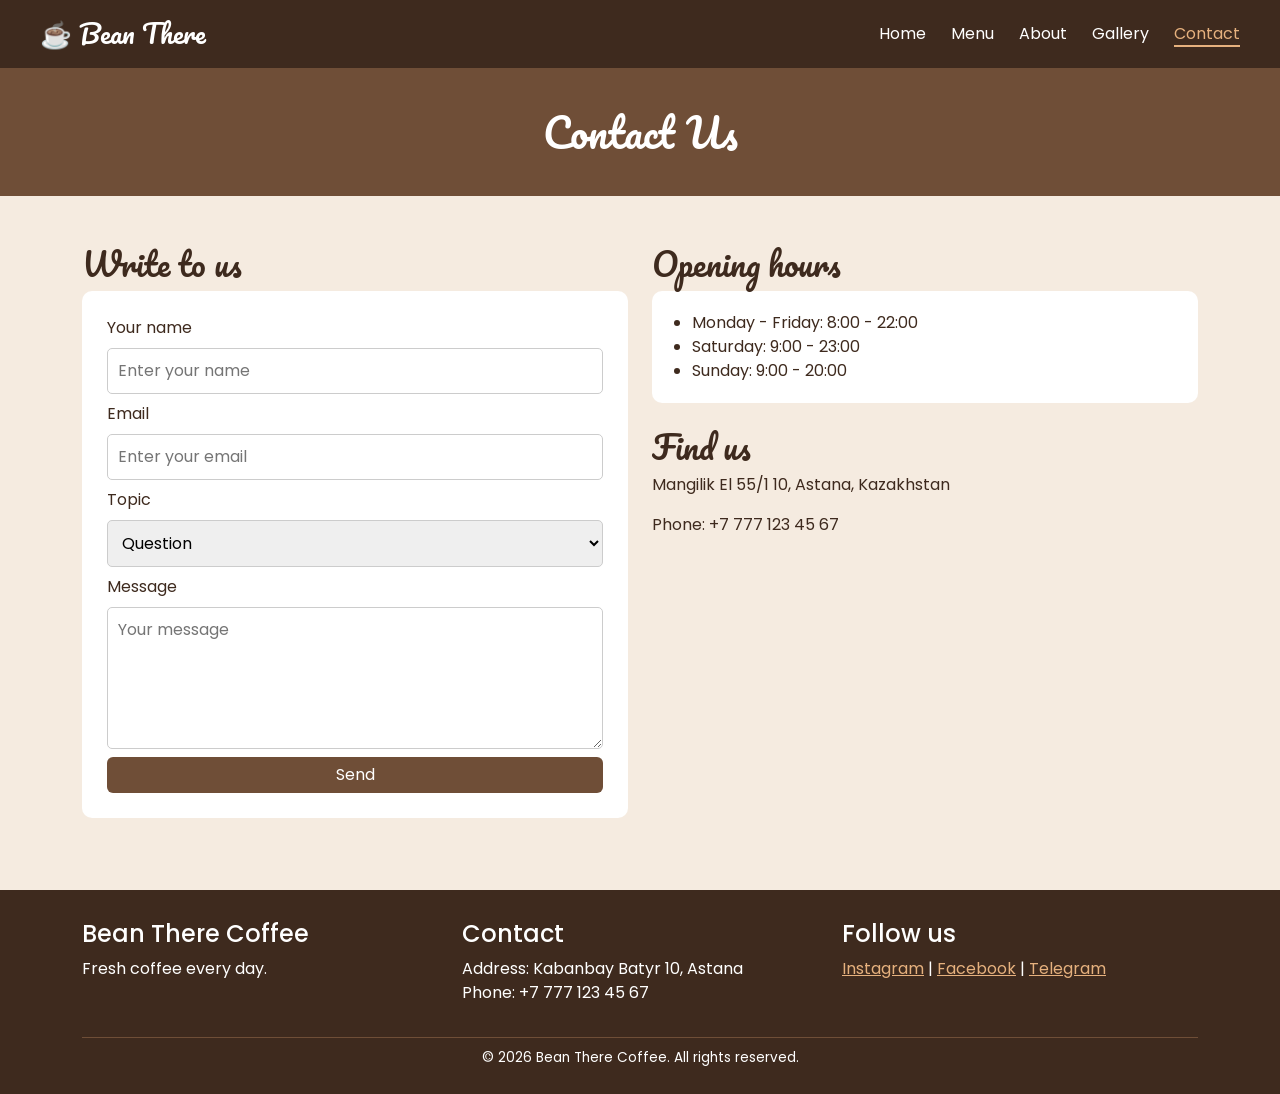
==== contact.html @ 0b42fe48 "added style  for all pages ,contact page" ====
<!DOCTYPE html>
<html lang="en">

<head>
    <meta charset="UTF-8">
    <meta name="viewport" content="width=device-width, initial-scale=1.0">
    <title>Contact | Bean There Coffee</title>
    <link href="https://cdn.jsdelivr.net/npm/bootstrap@5.3.3/dist/css/bootstrap.min.css" rel="stylesheet">
    <link href="https://fonts.googleapis.com/css2?family=Pacifico&family=Poppins:wght@300;400;600&display=swap"
        rel="stylesheet">
    <link rel="stylesheet" href="css/style.css">
</head>

<body>

    <header class="site-header">
        <a href="index.html" class="logo">&#9749; Bean There</a>
        <nav>
            <ul class="nav-list">
                <li><a href="index.html">Home</a></li>
                <li><a href="menu.html">Menu</a></li>
                <li><a href="about.html">About</a></li>
                <li><a href="gallery.html">Gallery</a></li>
                <li><a href="contact.html" class="active">Contact</a></li>
            </ul>
        </nav>
    </header>

    <main>
        <section class="page-title">
            <h1>Contact Us</h1>
        </section>

        <section class="container my-5">
            <div class="row">
                <div class="col-12 col-md-6 mb-4">
                    <h2>Write to us</h2>
                    <form class="contact-form" action="#" method="post">
                        <label for="name">Your name</label>
                        <input type="text" id="name" name="name" placeholder="Enter your name" required>

                        <label for="email">Email</label>
                        <input type="email" id="email" name="email" placeholder="Enter your email" required>

                        <label for="topic">Topic</label>
                        <select id="topic" name="topic">
                            <option>Question</option>
                            <option>Table booking</option>
                            <option>Feedback</option>
                        </select>

                        <label for="message">Message</label>
                        <textarea id="message" name="message" rows="5" placeholder="Your message"></textarea>

                        <button type="submit" class="btn btn-brown">Send</button>
                    </form>
                </div>

                <div class="col-12 col-md-6 mb-4">
                    <h2>Opening hours</h2>
                    <ul class="hours-list">
                        <li>Monday - Friday: 8:00 - 22:00</li>
                        <li>Saturday: 9:00 - 23:00</li>
                        <li>Sunday: 9:00 - 20:00</li>
                    </ul>
                    <h2 class="mt-4">Find us</h2>
                    <p>Mangilik El 55/1 10, Astana, Kazakhstan</p>
                    <p>Phone: +7 777 123 45 67</p>
                </div>
            </div>
        </section>
    </main>

    <footer class="site-footer">
        <div class="container">
            <div class="row text-center text-md-start">
                <div class="col-md-4 mb-3">
                    <h4>Bean There Coffee</h4>
                    <p>Fresh coffee every day.</p>
                </div>
                <div class="col-md-4 mb-3">
                    <h4>Contact</h4>
                    <p>Address: Kabanbay Batyr 10, Astana<br>
                        Phone: +7 777 123 45 67</p>
                </div>
                <div class="col-md-4 mb-3">
                    <h4>Follow us</h4>
                    <p>
                        <a href="https://instagram.com" target="_blank">Instagram</a> |
                        <a href="https://facebook.com" target="_blank">Facebook</a> |
                        <a href="https://t.me" target="_blank">Telegram</a>
                    </p>
                </div>
            </div>
            <p class="copyright text-center">&copy; 2026 Bean There Coffee. All rights reserved.</p>
        </div>
    </footer>

</body>

</html>
---- css/style.css ----
:root {
  --brown: #6f4e37;
  --dark-brown: #3e2a1e;
  --cream: #f5ebe0;
  --main-font: 'Poppins', sans-serif;
  --title-font: 'Pacifico', cursive;
}

* {
  box-sizing: border-box;
}

body {
  margin: 0;
  font-family: var(--main-font);
  background-color: var(--cream);
  color: var(--dark-brown);
}

h1, h2 {
  font-family: var(--title-font);
  font-weight: 400;
}

.site-header {
  display: flex;
  justify-content: space-between;
  align-items: center;
  padding: 15px 40px;
  background-color: var(--dark-brown);
  position: sticky;      
  top: 0;
  z-index: 100;
}

.logo {
  font-family: var(--title-font);
  font-size: 1.6rem;
  color: white;
  text-decoration: none;
}

.nav-list {
  display: flex;
  gap: 25px;
  list-style: none;
  margin: 0;
  padding: 0;
}

.nav-list a {
  color: white;
  text-decoration: none;
}

.nav-list a:hover,
.nav-list a:focus,
.nav-list a.active {
  color: #e6b17e;
  border-bottom: 2px solid #e6b17e;
}

.site-footer {
  background-color: var(--dark-brown);
  color: white;
  padding: 30px 0 10px;
  margin-top: 40px;
}

.site-footer a {
  color: #e6b17e;
}

.copyright {
  border-top: 1px solid #6f4e37;
  padding-top: 10px;
  font-size: 0.85rem;
}

.hero {
  background-image: linear-gradient(rgba(0,0,0,0.5), rgba(0,0,0,0.5)),
                    url("https://picsum.photos/seed/coffeehero/1400/600");
  background-size: cover;
  background-position: center;
  min-height: 450px;
  display: flex;
  align-items: center;
  justify-content: center;
  text-align: center;
  color: white;
  padding: 20px;
}

.hero h1 {
  font-size: 3rem;
}

.page-title {
  background-color: var(--brown);
  color: white;
  text-align: center;
  padding: 40px 20px;
}

.page-title h1 {
  margin: 0;
}

.info-box {
  background-color: white;
  padding: 25px;
  border-radius: 10px;
  height: 100%;
}

.role {
  background-color: var(--cream);
  padding: 3px 12px;
  border-radius: 15px;
}


.btn-brown {
  background-color: var(--brown);
  color: white;
  border: none;
}

.btn-brown:hover,
.btn-brown:focus {
  background-color: #e6b17e;
  color: var(--dark-brown);
}

.popular-grid {
  display: grid;
  grid-template-columns: repeat(3, 1fr);
  gap: 20px;
}

.dessert-grid {
  display: grid;
  grid-template-columns: repeat(4, minmax(0, 1fr));
  gap: 20px;
}

.dessert-grid > .card-item {
  min-width: 0;
}

.card-item {
  position: relative;     
  background-color: white;
  border-radius: 10px;
  padding: 10px;
  text-align: center;
}

.card-item img {
  width: 100%;
  border-radius: 8px;
}

.dessert-grid .card-item img {
  aspect-ratio: 4 / 3;
  object-fit: cover;
}

.card-item:hover {
  background-color: #fff3e6;
}

.dessert-grid .card-item:nth-child(even) {
  background-color: #efe0d0;
}

.badge-new {
  position: absolute;    
  top: 15px;
  right: 15px;
  background-color: red;
  color: white;
  padding: 2px 10px;
  border-radius: 10px;
  font-size: 0.8rem;
}

/* table */
.table-wrap {
  overflow-x: auto;
}

.menu-table {
  width: 100%;
  border-collapse: collapse;
  background-color: white;
}

.menu-table th {
  background-color: var(--brown);
  color: white;
}

.menu-table th,
.menu-table td {
  padding: 12px;
  text-align: center;
  border: 1px solid #ddd;
}

.menu-table tbody tr:nth-child(even) {
  background-color: #f7efe6;
}

.menu-table tbody tr:hover {
  background-color: #e6b17e;
}


.gallery-item {
  position: relative;
  overflow: hidden;
  border-radius: 10px;
}

.gallery-item img {
  width: 100%;
  aspect-ratio: 4 / 3;
  object-fit: cover;
  display: block;
}

.gallery-caption {
  position: absolute;
  bottom: 0;
  left: 0;
  width: 100%;
  background-color: rgba(0, 0, 0, 0.6);
  color: white;
  text-align: center;
  padding: 8px;
}


.contact-form {
  display: flex;
  flex-direction: column;
  gap: 8px;
  background-color: white;
  padding: 25px;
  border-radius: 10px;
}

.contact-form input,
.contact-form select,
.contact-form textarea {
  padding: 10px;
  border: 1px solid #ccc;
  border-radius: 5px;
  font-family: var(--main-font);
}

.contact-form input:focus,
.contact-form select:focus,
.contact-form textarea:focus {
  outline: none;
  border-color: var(--brown);
  box-shadow: 0 0 5px var(--brown);
}

.hours-list {
  background-color: white;
  padding: 20px 20px 20px 40px;
  border-radius: 10px;
}

@media (max-width: 768px) {
  .site-header {
    padding: 15px 20px;
  }

  .hero h1 {
    font-size: 2.2rem;
  }

  .popular-grid {
    grid-template-columns: repeat(2, 1fr);
  }

  .dessert-grid {
    grid-template-columns: repeat(2, 1fr);
  }
}

/* mobile */
@media (max-width: 576px) {
  .site-header {
    flex-direction: column;    
    gap: 10px;
  }

  .nav-list {
    flex-wrap: wrap;
    justify-content: center;
    gap: 12px;
  }

  .hero {
    min-height: 320px;
  }

  .hero h1 {
    font-size: 1.7rem;
  }

  .popular-grid,
  .dessert-grid {
    grid-template-columns: 1fr;   /* items stack */
  }

  .contact-form {
    padding: 15px;
  }
}
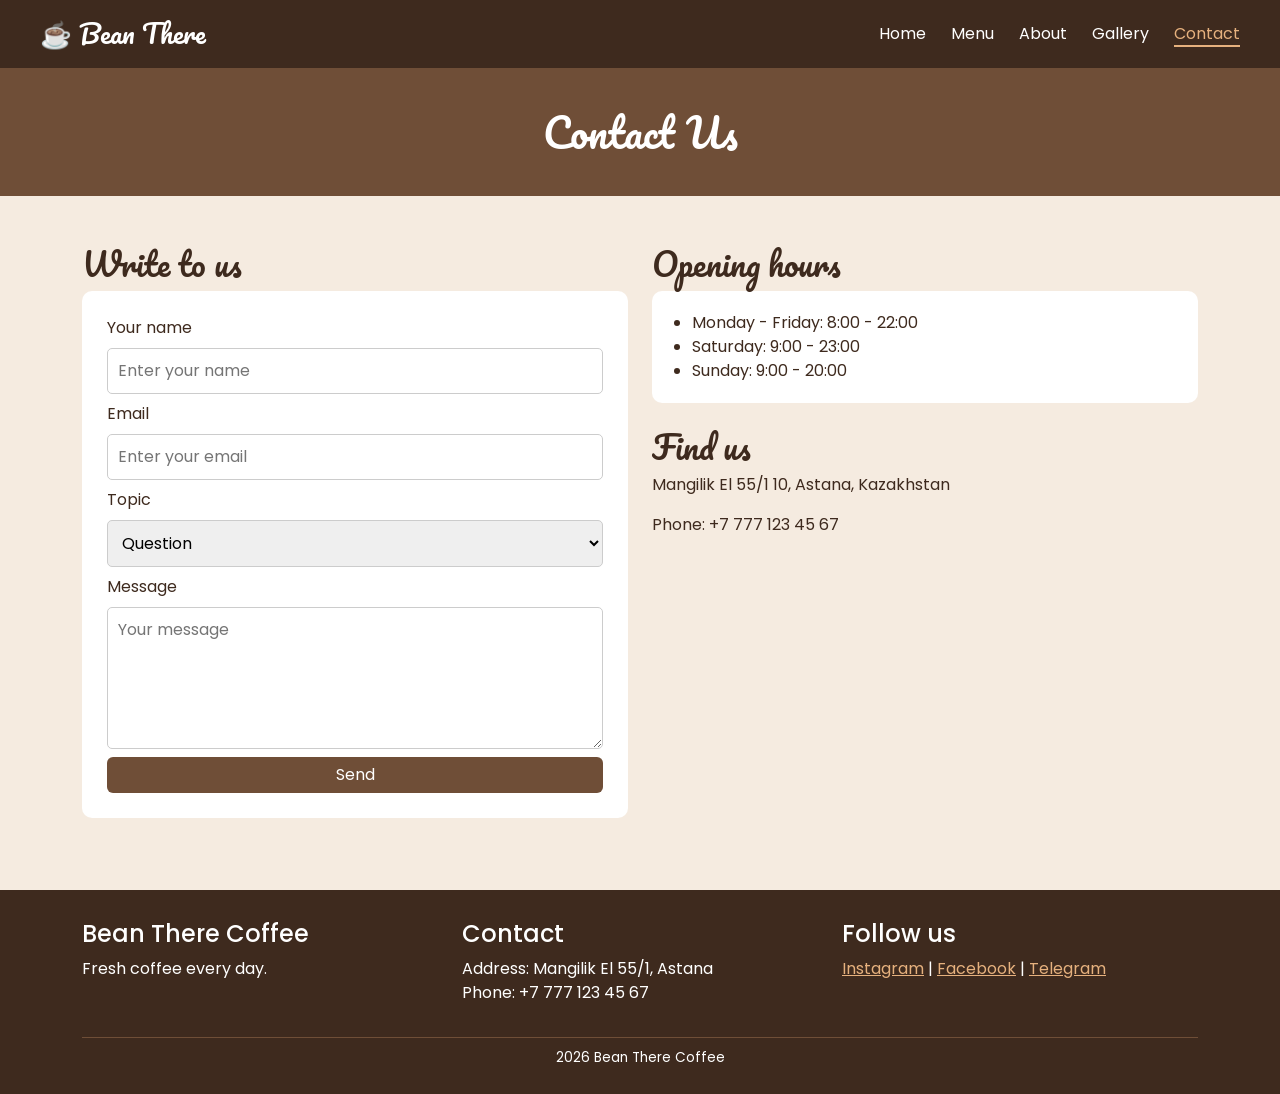
==== commit 06c60af0: "made корректировки" ====
--- a/contact.html
+++ b/contact.html
@@ -80,7 +80,7 @@
                 </div>
                 <div class="col-md-4 mb-3">
                     <h4>Contact</h4>
-                    <p>Address: Kabanbay Batyr 10, Astana<br>
+                    <p>Address: Mangilik El 55/1, Astana<br>
                         Phone: +7 777 123 45 67</p>
                 </div>
                 <div class="col-md-4 mb-3">
@@ -92,7 +92,7 @@
                     </p>
                 </div>
             </div>
-            <p class="copyright text-center">&copy; 2026 Bean There Coffee. All rights reserved.</p>
+            <p class="copyright text-center">2026 Bean There Coffee</p>
         </div>
     </footer>
 
--- a/css/style.css
+++ b/css/style.css
@@ -17,7 +17,8 @@
   color: var(--dark-brown);
 }
 
-h1, h2 {
+h1,
+h2 {
   font-family: var(--title-font);
   font-weight: 400;
 }
@@ -28,7 +29,7 @@
   align-items: center;
   padding: 15px 40px;
   background-color: var(--dark-brown);
-  position: sticky;      
+  position: sticky;
   top: 0;
   z-index: 100;
 }
@@ -78,8 +79,8 @@
 }
 
 .hero {
-  background-image: linear-gradient(rgba(0,0,0,0.5), rgba(0,0,0,0.5)),
-                    url("https://picsum.photos/seed/coffeehero/1400/600");
+  background-image: linear-gradient(rgba(0, 0, 0, 0.5), rgba(0, 0, 0, 0.5)),
+    url("https://i.pinimg.com/1200x/2b/5f/43/2b5f43b39083af8dffc4b6f0dcebc4c8.jpg");
   background-size: cover;
   background-position: center;
   min-height: 450px;
@@ -138,18 +139,18 @@
   gap: 20px;
 }
 
-.dessert-grid {
+.menu-grid {
   display: grid;
   grid-template-columns: repeat(4, minmax(0, 1fr));
   gap: 20px;
 }
 
-.dessert-grid > .card-item {
+.menu-grid>.card-item {
   min-width: 0;
 }
 
 .card-item {
-  position: relative;     
+  position: relative;
   background-color: white;
   border-radius: 10px;
   padding: 10px;
@@ -161,7 +162,7 @@
   border-radius: 8px;
 }
 
-.dessert-grid .card-item img {
+.menu-grid .card-item img {
   aspect-ratio: 4 / 3;
   object-fit: cover;
 }
@@ -170,12 +171,12 @@
   background-color: #fff3e6;
 }
 
-.dessert-grid .card-item:nth-child(even) {
+.menu-grid .card-item:nth-child(even) {
   background-color: #efe0d0;
 }
 
 .badge-new {
-  position: absolute;    
+  position: absolute;
   top: 15px;
   right: 15px;
   background-color: red;
@@ -287,15 +288,14 @@
     grid-template-columns: repeat(2, 1fr);
   }
 
-  .dessert-grid {
+  .menu-grid {
     grid-template-columns: repeat(2, 1fr);
   }
 }
 
-/* mobile */
 @media (max-width: 576px) {
   .site-header {
-    flex-direction: column;    
+    flex-direction: column;
     gap: 10px;
   }
 
@@ -314,11 +314,149 @@
   }
 
   .popular-grid,
-  .dessert-grid {
-    grid-template-columns: 1fr;   /* items stack */
+  .menu-grid {
+    grid-template-columns: 1fr;
   }
 
   .contact-form {
     padding: 15px;
   }
 }
+
+.form-msg {
+  min-height: 18px;
+  font-size: 0.85rem;
+}
+
+.msg-ok {
+  color: green;
+}
+
+.msg-error {
+  color: red;
+}
+
+.strength-bar {
+  height: 8px;
+}
+
+#strength-text {
+  min-height: 18px;
+  font-weight: 600;
+}
+
+.search-box {
+  max-width: 500px;
+}
+
+.btn-outline-brown {
+  border: 2px solid var(--brown);
+  color: var(--brown);
+  background-color: transparent;
+}
+
+.btn-outline-brown:hover,
+.btn-outline-brown:focus,
+.btn-outline-brown.active {
+  background-color: var(--brown);
+  color: white;
+}
+
+.filter-buttons {
+  display: flex;
+  flex-wrap: wrap;
+  gap: 10px;
+}
+
+.card-item .desc {
+  font-size: 0.9rem;
+  margin-bottom: 5px;
+}
+
+.card-item .price {
+  font-weight: 600;
+  margin: 0;
+}
+
+#no-results {
+  display: none;
+}
+
+.gallery-item img {
+  cursor: pointer;
+}
+
+.lightbox {
+  display: none;
+  position: fixed;
+  top: 0;
+  left: 0;
+  width: 100%;
+  height: 100%;
+  background-color: rgba(0, 0, 0, 0.9);
+  z-index: 1000;
+  align-items: center;
+  justify-content: center;
+}
+
+.lb-content {
+  text-align: center;
+  max-width: 80%;
+}
+
+.lb-content img {
+  max-width: 100%;
+  max-height: 75vh;
+  border-radius: 8px;
+}
+
+.lb-content p {
+  color: white;
+  margin-top: 10px;
+}
+
+.lb-close {
+  position: absolute;
+  top: 15px;
+  right: 30px;
+  color: white;
+  font-size: 40px;
+  cursor: pointer;
+}
+
+.lb-arrow {
+  background: none;
+  border: none;
+  color: white;
+  font-size: 40px;
+  padding: 0 20px;
+  cursor: pointer;
+}
+
+.lb-arrow:hover,
+.lb-arrow:focus,
+.lb-close:hover {
+  color: #e6b17e;
+}
+
+#product-table td:last-child {
+  white-space: nowrap;
+}
+
+
+@media (max-width: 768px) {
+  .lb-arrow {
+    padding: 0 8px;
+    font-size: 30px;
+  }
+}
+
+@media (max-width: 576px) {
+  .lb-content {
+    max-width: 70%;
+  }
+
+  .filter-buttons .btn {
+    flex: 1 1 40%;
+  }
+}
